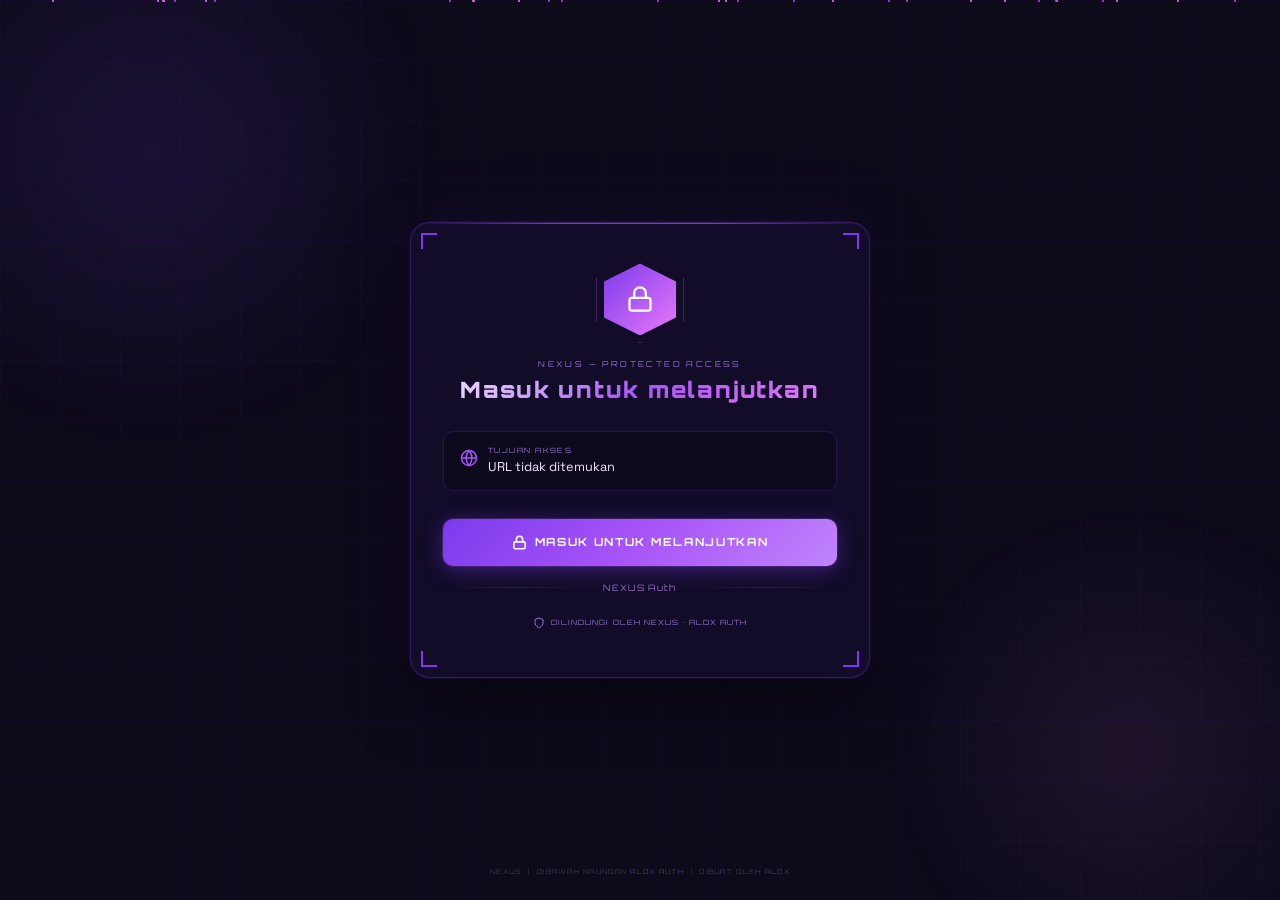
==== index.html @ 86e80138 "Rename gate.html to index.html" ====
<!DOCTYPE html>
<html lang="id">
<head>
    <meta charset="UTF-8">
    <meta name="viewport" content="width=device-width, initial-scale=1.0">
    <title>NEXUS — Akses Terlindungi</title>
    <link href="https://fonts.googleapis.com/css2?family=Orbitron:wght@400;700;900&family=Space+Grotesk:wght@300;400;500;600;700&display=swap" rel="stylesheet">

    <style>
        :root {
            --purple-deep: #0d0a1a;
            --purple-dark: #130d2a;
            --purple-core: #7c3aed;
            --purple-bright: #a855f7;
            --purple-glow: #c084fc;
            --purple-neon: #e879f9;
            --text-primary: #f0e6ff;
            --text-muted: #9575cd;
            --accent-green: #34d399;
        }

        * { box-sizing: border-box; margin: 0; padding: 0; }

        body {
            font-family: 'Space Grotesk', sans-serif;
            background: var(--purple-deep);
            color: var(--text-primary);
            min-height: 100vh;
            display: flex;
            align-items: center;
            justify-content: center;
            overflow: hidden;
            position: relative;
        }

        /* BG */
        .bg-layer { position: fixed; inset: 0; z-index: 0; pointer-events: none; }
        .nebula { position: absolute; border-radius: 50%; }
        .n1 { width: 600px; height: 600px; background: radial-gradient(circle, rgba(124,58,237,0.13) 0%, transparent 70%); top:-150px;left:-150px; animation: nb 20s ease-in-out infinite alternate; }
        .n2 { width: 500px; height: 500px; background: radial-gradient(circle, rgba(232,121,249,0.08) 0%, transparent 70%); bottom:-100px;right:-100px; animation: nb 28s ease-in-out infinite alternate-reverse; }
        .grid-lines {
            position: absolute; inset: 0;
            background-image: linear-gradient(rgba(124,58,237,0.04) 1px, transparent 1px), linear-gradient(90deg, rgba(124,58,237,0.04) 1px, transparent 1px);
            background-size: 60px 60px;
            animation: gd 30s linear infinite;
        }
        @keyframes nb { from{transform:translate(0,0);}to{transform:translate(40px,30px);} }
        @keyframes gd { from{background-position:0 0;}to{background-position:60px 60px;} }

        /* PARTICLES */
        .particles { position: absolute; inset: 0; }
        .p { position: absolute; width: 2px; height: 2px; border-radius: 50%; background: var(--purple-bright); animation: pf linear infinite; }
        @keyframes pf {
            0%{transform:translateY(100vh) translateX(0);opacity:0;}
            10%{opacity:.8;}90%{opacity:.8;}
            100%{transform:translateY(-100px) translateX(var(--drift));opacity:0;}
        }

        /* MAIN CARD */
        .gate-card {
            position: relative; z-index: 10;
            width: 100%; max-width: 460px;
            margin: 1rem;
            background: rgba(19,13,42,0.96);
            border: 1px solid rgba(124,58,237,0.3);
            border-radius: 20px;
            padding: 2.5rem 2rem;
            box-shadow: 0 0 0 1px rgba(168,85,247,0.08), 0 24px 60px rgba(0,0,0,0.6), 0 0 80px rgba(124,58,237,0.1);
            animation: card-in 0.8s cubic-bezier(0.22,1,0.36,1) both;
        }
        @keyframes card-in { from{opacity:0;transform:translateY(36px) scale(0.97);}to{opacity:1;transform:translateY(0) scale(1);} }

        .glare { position:absolute;top:0;left:0;right:0;height:1px; background:linear-gradient(90deg,transparent,rgba(168,85,247,0.7),rgba(232,121,249,0.5),transparent); }
        .corner { position:absolute;width:16px;height:16px;border-color:var(--purple-core);border-style:solid; }
        .corner.tl{top:10px;left:10px;border-width:2px 0 0 2px;}
        .corner.tr{top:10px;right:10px;border-width:2px 2px 0 0;}
        .corner.bl{bottom:10px;left:10px;border-width:0 0 2px 2px;}
        .corner.br{bottom:10px;right:10px;border-width:0 2px 2px 0;}

        /* LOCK ICON */
        .lock-wrap {
            width: 72px; height: 72px; margin: 0 auto 1.5rem;
            position: relative;
        }
        .lock-hex {
            width: 72px; height: 72px;
            background: linear-gradient(135deg, var(--purple-core), var(--purple-neon));
            clip-path: polygon(50% 0%,100% 25%,100% 75%,50% 100%,0% 75%,0% 25%);
            display: flex; align-items: center; justify-content: center;
            box-shadow: 0 0 30px rgba(168,85,247,0.5), 0 0 60px rgba(168,85,247,0.2);
            animation: hx 3s ease-in-out infinite;
        }
        @keyframes hx { 0%,100%{box-shadow:0 0 30px rgba(168,85,247,0.5),0 0 60px rgba(168,85,247,0.2);}50%{box-shadow:0 0 40px rgba(232,121,249,0.6),0 0 80px rgba(232,121,249,0.25);} }
        .lock-ring {
            position: absolute; inset: -8px;
            border: 1.5px solid rgba(168,85,247,0.3);
            clip-path: polygon(50% 0%,100% 25%,100% 75%,50% 100%,0% 75%,0% 25%);
            animation: rp 3s ease-in-out infinite;
        }
        @keyframes rp { 0%,100%{opacity:.3;transform:scale(1);}50%{opacity:.8;transform:scale(1.06);} }

        /* TEXT */
        .gate-brand {
            font-family: 'Orbitron', sans-serif; font-size: 0.5rem;
            letter-spacing: 0.3em; color: var(--text-muted);
            text-transform: uppercase; text-align: center; margin-bottom: 0.4rem;
        }
        .gate-title {
            font-family: 'Orbitron', sans-serif; font-size: 1.4rem;
            font-weight: 900; letter-spacing: 0.08em; text-align: center;
            background: linear-gradient(135deg, #f0e6ff, #a855f7, #e879f9);
            -webkit-background-clip: text; -webkit-text-fill-color: transparent; background-clip: text;
            margin-bottom: 1.75rem;
            line-height: 1.2;
        }

        /* DESTINATION BOX */
        .dest-box {
            background: rgba(13,10,26,0.7);
            border: 1px solid rgba(124,58,237,0.2);
            border-radius: 10px;
            padding: 0.9rem 1rem;
            margin-bottom: 1.75rem;
            display: flex; align-items: center; gap: 10px;
        }
        .dest-icon { flex-shrink: 0; color: var(--purple-bright); }
        .dest-info { flex: 1; overflow: hidden; }
        .dest-label {
            font-family: 'Orbitron', sans-serif; font-size: 0.45rem;
            letter-spacing: 0.2em; color: var(--text-muted); text-transform: uppercase;
            margin-bottom: 3px;
        }
        .dest-url {
            font-size: 0.8rem; color: var(--text-primary);
            overflow: hidden; text-overflow: ellipsis; white-space: nowrap;
        }

        /* BUTTON */
        .btn-continue {
            width: 100%;
            padding: 1rem;
            border: none; border-radius: 10px;
            background: linear-gradient(135deg, #7c3aed, #a855f7, #c084fc);
            color: white;
            font-family: 'Orbitron', sans-serif; font-size: 0.7rem;
            font-weight: 700; letter-spacing: 0.15em; text-transform: uppercase;
            cursor: pointer;
            transition: transform 0.2s, box-shadow 0.2s;
            box-shadow: 0 4px 20px rgba(124,58,237,0.4), 0 0 0 1px rgba(168,85,247,0.2);
            display: flex; align-items: center; justify-content: center; gap: 8px;
            position: relative; overflow: hidden;
            margin-bottom: 0.75rem;
        }
        .btn-continue::before {
            content:''; position:absolute;inset:0;
            background:linear-gradient(135deg,transparent,rgba(255,255,255,0.12),transparent);
            transform:translateX(-100%); transition:transform 0.5s;
        }
        .btn-continue:hover::before { transform:translateX(100%); }
        .btn-continue:hover { transform:translateY(-2px); box-shadow:0 8px 30px rgba(124,58,237,0.55); }
        .btn-continue:active { transform:translateY(0); }

        /* ALREADY LOGGED STATE */
        .state-logged {
            display: none;
        }
        .logged-badge {
            display: flex; align-items: center; gap: 8px; justify-content: center;
            background: rgba(52,211,153,0.08);
            border: 1px solid rgba(52,211,153,0.2);
            border-radius: 8px; padding: 0.6rem 1rem;
            margin-bottom: 1.25rem;
        }
        .green-dot { width: 7px; height: 7px; border-radius: 50%; background: var(--accent-green); box-shadow: 0 0 8px var(--accent-green); animation: blink 2s step-end infinite; }
        @keyframes blink { 0%,100%{opacity:1;}50%{opacity:.2;} }
        .logged-text { font-family: 'Orbitron', sans-serif; font-size: 0.55rem; letter-spacing: 0.1em; color: var(--accent-green); text-transform: uppercase; }

        /* REDIRECT PROGRESS */
        .redirect-bar-wrap {
            display: none;
            background: rgba(13,10,26,0.5);
            border: 1px solid rgba(124,58,237,0.15);
            border-radius: 6px; overflow: hidden;
            margin-bottom: 0.75rem;
        }
        .redirect-bar {
            height: 4px;
            background: linear-gradient(90deg, var(--purple-core), var(--purple-neon));
            width: 0%; transition: width linear;
            box-shadow: 0 0 8px rgba(168,85,247,0.6);
        }
        .redirect-text {
            text-align: center; font-family: 'Orbitron', sans-serif;
            font-size: 0.55rem; letter-spacing: 0.15em; color: var(--text-muted);
            margin-bottom: 0.5rem;
        }

        /* DIVIDER */
        .divider { display:flex;align-items:center;gap:1rem;margin:1rem 0; }
        .divider-line { flex:1;height:1px;background:linear-gradient(90deg,transparent,rgba(124,58,237,0.25),transparent); }
        .divider-text { font-size:0.55rem;font-family:'Orbitron',sans-serif;letter-spacing:0.15em;color:var(--text-muted);white-space:nowrap; }

        /* SECURITY */
        .security-row {
            display: flex; align-items: center; justify-content: center; gap: 6px;
            padding: 0.5rem;
        }
        .security-icon { color: var(--text-muted); }
        .security-text { font-family: 'Orbitron', sans-serif; font-size: 0.45rem; letter-spacing: 0.15em; color: var(--text-muted); text-transform: uppercase; }

        /* FOOTER */
        .gate-footer {
            position: fixed; bottom: 1.5rem; left: 50%; transform: translateX(-50%);
            z-index: 10; text-align: center;
            font-family: 'Orbitron', sans-serif; font-size: 0.4rem;
            letter-spacing: 0.2em; color: rgba(149,117,205,0.4); text-transform: uppercase;
            white-space: nowrap;
        }
        .gate-footer span { color: rgba(168,85,247,0.5); }

        @media (max-width:480px) {
            .gate-card { padding: 2rem 1.5rem; }
            .gate-title { font-size: 1.1rem; }
        }
    </style>
</head>
<body>

<div class="bg-layer">
    <div class="nebula n1"></div>
    <div class="nebula n2"></div>
    <div class="grid-lines"></div>
    <div class="particles" id="particles"></div>
</div>

<div class="gate-card">
    <div class="glare"></div>
    <div class="corner tl"></div><div class="corner tr"></div>
    <div class="corner bl"></div><div class="corner br"></div>

    <!-- Lock icon -->
    <div class="lock-wrap">
        <div class="lock-hex">
            <svg width="28" height="28" viewBox="0 0 24 24" fill="none" stroke="white" stroke-width="2" stroke-linecap="round" stroke-linejoin="round"><rect x="3" y="11" width="18" height="11" rx="2"/><path d="M7 11V7a5 5 0 0 1 10 0v4"/></svg>
        </div>
        <div class="lock-ring"></div>
    </div>

    <div class="gate-brand">NEXUS — Protected Access</div>
    <div class="gate-title" id="gateTitle">Masuk untuk melanjutkan</div>

    <!-- Destination -->
    <div class="dest-box">
        <div class="dest-icon">
            <svg width="18" height="18" viewBox="0 0 24 24" fill="none" stroke="currentColor" stroke-width="2"><circle cx="12" cy="12" r="10"/><path d="M2 12h20M12 2a15.3 15.3 0 0 1 4 10 15.3 15.3 0 0 1-4 10 15.3 15.3 0 0 1-4-10 15.3 15.3 0 0 1 4-10z"/></svg>
        </div>
        <div class="dest-info">
            <div class="dest-label">Tujuan Akses</div>
            <div class="dest-url" id="destDisplay">Memuat...</div>
        </div>
    </div>

    <!-- Already logged in badge (shown when user has session) -->
    <div class="state-logged" id="stateLogged">
        <div class="logged-badge">
            <div class="green-dot"></div>
            <span class="logged-text">Sudah Login · <span id="loggedUsername">—</span></span>
        </div>
    </div>

    <!-- Redirect progress bar (shown when auto-redirecting) -->
    <div class="redirect-bar-wrap" id="redirectBarWrap">
        <div class="redirect-bar" id="redirectBar"></div>
    </div>
    <div class="redirect-text" id="redirectText" style="display:none;">Mengarahkan dalam <span id="countdown">3</span> detik...</div>

    <!-- Continue button (shown when NOT logged in) -->
    <button class="btn-continue" id="btnContinue">
        <svg width="15" height="15" viewBox="0 0 24 24" fill="none" stroke="currentColor" stroke-width="2.5"><rect x="3" y="11" width="18" height="11" rx="2"/><path d="M7 11V7a5 5 0 0 1 10 0v4"/></svg>
        <span id="btnContinueText">Masuk untuk melanjutkan</span>
    </button>

    <div class="divider">
        <div class="divider-line"></div>
        <span class="divider-text">NEXUS Auth</span>
        <div class="divider-line"></div>
    </div>

    <div class="security-row">
        <svg class="security-icon" width="12" height="12" viewBox="0 0 24 24" fill="none" stroke="currentColor" stroke-width="2"><path d="M12 22s8-4 8-10V5l-8-3-8 3v7c0 6 8 10 8 10z"/></svg>
        <span class="security-text">Dilindungi oleh NEXUS · ALDX Auth</span>
    </div>
</div>

<div class="gate-footer">NEXUS &nbsp;|&nbsp; DIBAWAH NAUNGAN <span>ALDX AUTH</span> &nbsp;|&nbsp; DIBUAT OLEH <span>ALDX</span></div>

<script>
    // Particles
    const isMobile = window.innerWidth < 768;
    const pc = isMobile ? 12 : 30;
    const pContainer = document.getElementById('particles');
    const frag = document.createDocumentFragment();
    for (let i = 0; i < pc; i++) {
        const p = document.createElement('div');
        p.className = 'p';
        p.style.cssText = `left:${Math.random()*100}%;--drift:${(Math.random()-.5)*80}px;animation-duration:${12+Math.random()*18}s;animation-delay:${-Math.random()*20}s;background:${Math.random()>.5?'#a855f7':'#e879f9'};`;
        frag.appendChild(p);
    }
    pContainer.appendChild(frag);

    // Parse target URL from query string
    const params = new URLSearchParams(window.location.search);
    const targetUrl = params.get('to') || '';
    let hostname = '';

    if (targetUrl) {
        try {
            hostname = new URL(decodeURIComponent(targetUrl)).hostname;
        } catch {
            hostname = targetUrl;
        }
        document.getElementById('destDisplay').textContent = hostname || targetUrl;
        document.getElementById('gateTitle').textContent = `Masuk untuk melanjutkan ke ${hostname}`;
        document.getElementById('btnContinueText').textContent = `Masuk untuk melanjutkan ke ${hostname}`;
    } else {
        document.getElementById('destDisplay').textContent = 'URL tidak ditemukan';
        document.getElementById('btnContinue').disabled = true;
    }

    // Check if already logged in
    function checkLogin() {
        const isLoggedIn = localStorage.getItem('isLoggedIn');
        const loginTime = localStorage.getItem('loginTime');
        if (isLoggedIn === 'true' && loginTime) {
            const threeDays = 3 * 24 * 60 * 60 * 1000;
            if (Date.now() - parseInt(loginTime) < threeDays) {
                return true;
            }
            // Expired
            localStorage.removeItem('isLoggedIn');
            localStorage.removeItem('username');
            localStorage.removeItem('loginTime');
        }
        return false;
    }

    function startRedirect(delay = 3) {
        // Show logged badge + redirect bar
        document.getElementById('stateLogged').style.display = 'block';
        document.getElementById('loggedUsername').textContent = (localStorage.getItem('username') || 'User').toUpperCase();
        document.getElementById('btnContinue').style.display = 'none';
        document.getElementById('redirectBarWrap').style.display = 'block';
        document.getElementById('redirectText').style.display = 'block';

        const bar = document.getElementById('redirectBar');
        const cdEl = document.getElementById('countdown');

        // Animate bar
        setTimeout(() => {
            bar.style.transition = `width ${delay}s linear`;
            bar.style.width = '100%';
        }, 50);

        // Countdown
        let left = delay;
        cdEl.textContent = left;
        const interval = setInterval(() => {
            left--;
            cdEl.textContent = left;
            if (left <= 0) { clearInterval(interval); }
        }, 1000);

        setTimeout(() => {
            if (targetUrl) window.location.href = decodeURIComponent(targetUrl);
        }, delay * 1000);
    }

    if (checkLogin()) {
        startRedirect(3);
    }

    // Continue button → go to login, save target
    document.getElementById('btnContinue').addEventListener('click', () => {
        if (targetUrl) {
            // Save destination so login page can redirect back
            sessionStorage.setItem('nexus_redirect_to', decodeURIComponent(targetUrl));
        }
        // Redirect to login
        const base = window.location.href.replace(/[^/]*$/, '');
        window.location.href = `${base}index.html`;
    });
</script>
</body>
</html>
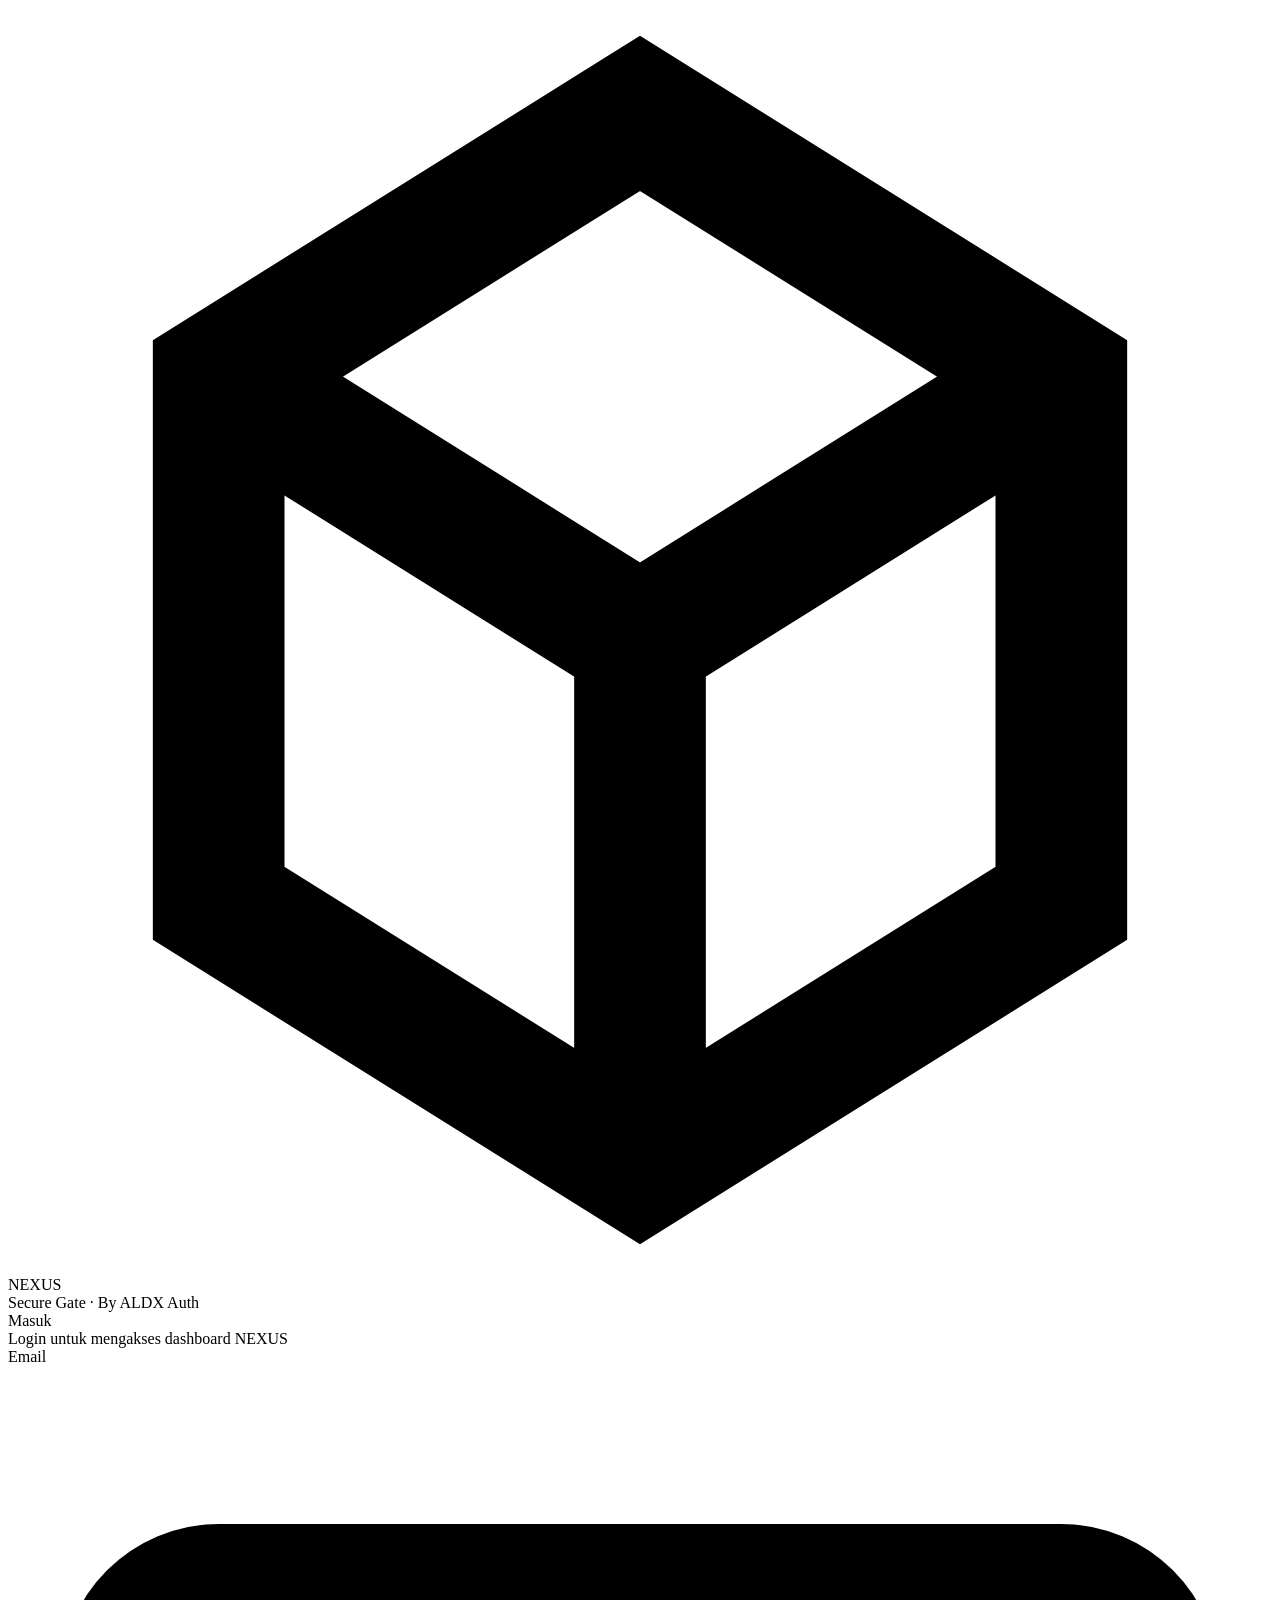
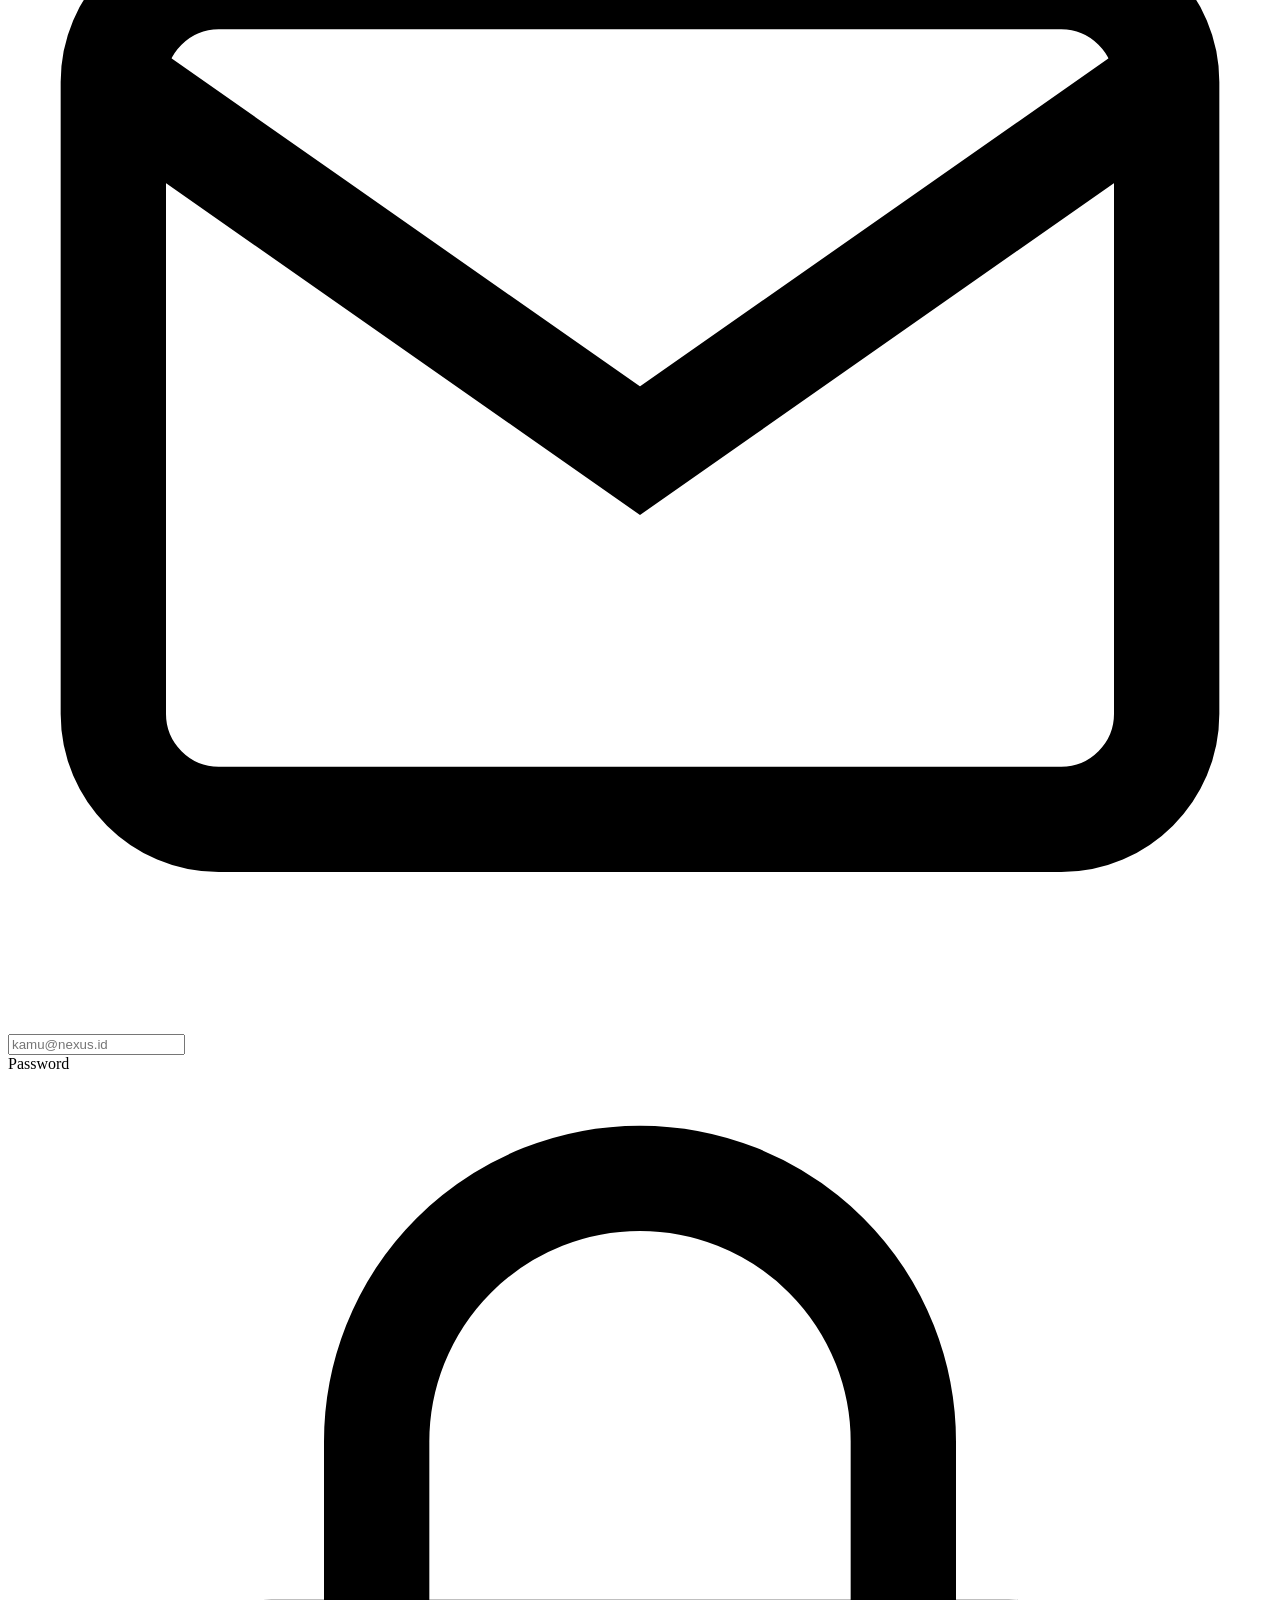
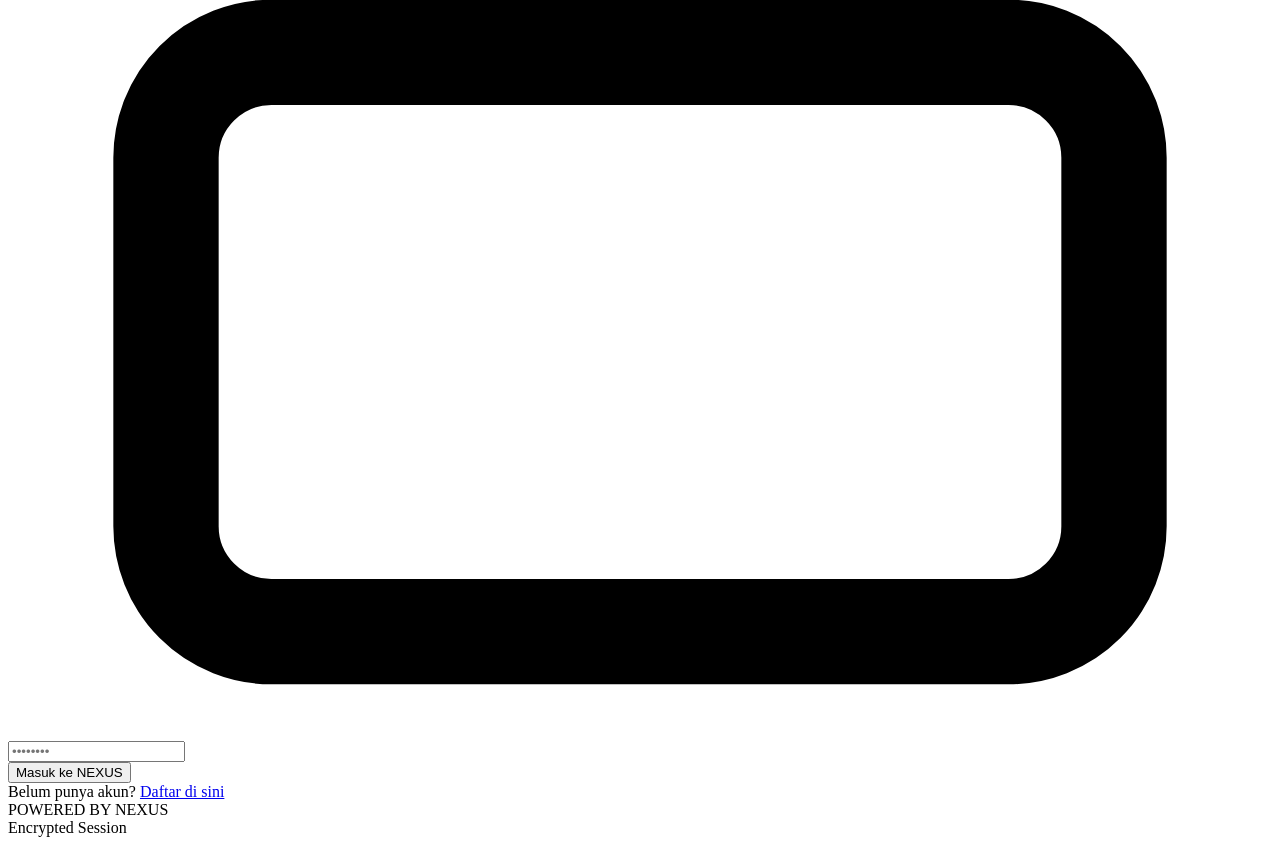
==== commit 4e377b8c: "Add files via upload" ====
--- a/index.html
+++ b/index.html
@@ -1,394 +1,23 @@
 <!DOCTYPE html>
 <html lang="id">
 <head>
-    <meta charset="UTF-8">
-    <meta name="viewport" content="width=device-width, initial-scale=1.0">
-    <title>NEXUS — Akses Terlindungi</title>
-    <link href="https://fonts.googleapis.com/css2?family=Orbitron:wght@400;700;900&family=Space+Grotesk:wght@300;400;500;600;700&display=swap" rel="stylesheet">
-
-    <style>
-        :root {
-            --purple-deep: #0d0a1a;
-            --purple-dark: #130d2a;
-            --purple-core: #7c3aed;
-            --purple-bright: #a855f7;
-            --purple-glow: #c084fc;
-            --purple-neon: #e879f9;
-            --text-primary: #f0e6ff;
-            --text-muted: #9575cd;
-            --accent-green: #34d399;
-        }
-
-        * { box-sizing: border-box; margin: 0; padding: 0; }
-
-        body {
-            font-family: 'Space Grotesk', sans-serif;
-            background: var(--purple-deep);
-            color: var(--text-primary);
-            min-height: 100vh;
-            display: flex;
-            align-items: center;
-            justify-content: center;
-            overflow: hidden;
-            position: relative;
-        }
-
-        /* BG */
-        .bg-layer { position: fixed; inset: 0; z-index: 0; pointer-events: none; }
-        .nebula { position: absolute; border-radius: 50%; }
-        .n1 { width: 600px; height: 600px; background: radial-gradient(circle, rgba(124,58,237,0.13) 0%, transparent 70%); top:-150px;left:-150px; animation: nb 20s ease-in-out infinite alternate; }
-        .n2 { width: 500px; height: 500px; background: radial-gradient(circle, rgba(232,121,249,0.08) 0%, transparent 70%); bottom:-100px;right:-100px; animation: nb 28s ease-in-out infinite alternate-reverse; }
-        .grid-lines {
-            position: absolute; inset: 0;
-            background-image: linear-gradient(rgba(124,58,237,0.04) 1px, transparent 1px), linear-gradient(90deg, rgba(124,58,237,0.04) 1px, transparent 1px);
-            background-size: 60px 60px;
-            animation: gd 30s linear infinite;
-        }
-        @keyframes nb { from{transform:translate(0,0);}to{transform:translate(40px,30px);} }
-        @keyframes gd { from{background-position:0 0;}to{background-position:60px 60px;} }
-
-        /* PARTICLES */
-        .particles { position: absolute; inset: 0; }
-        .p { position: absolute; width: 2px; height: 2px; border-radius: 50%; background: var(--purple-bright); animation: pf linear infinite; }
-        @keyframes pf {
-            0%{transform:translateY(100vh) translateX(0);opacity:0;}
-            10%{opacity:.8;}90%{opacity:.8;}
-            100%{transform:translateY(-100px) translateX(var(--drift));opacity:0;}
-        }
-
-        /* MAIN CARD */
-        .gate-card {
-            position: relative; z-index: 10;
-            width: 100%; max-width: 460px;
-            margin: 1rem;
-            background: rgba(19,13,42,0.96);
-            border: 1px solid rgba(124,58,237,0.3);
-            border-radius: 20px;
-            padding: 2.5rem 2rem;
-            box-shadow: 0 0 0 1px rgba(168,85,247,0.08), 0 24px 60px rgba(0,0,0,0.6), 0 0 80px rgba(124,58,237,0.1);
-            animation: card-in 0.8s cubic-bezier(0.22,1,0.36,1) both;
-        }
-        @keyframes card-in { from{opacity:0;transform:translateY(36px) scale(0.97);}to{opacity:1;transform:translateY(0) scale(1);} }
-
-        .glare { position:absolute;top:0;left:0;right:0;height:1px; background:linear-gradient(90deg,transparent,rgba(168,85,247,0.7),rgba(232,121,249,0.5),transparent); }
-        .corner { position:absolute;width:16px;height:16px;border-color:var(--purple-core);border-style:solid; }
-        .corner.tl{top:10px;left:10px;border-width:2px 0 0 2px;}
-        .corner.tr{top:10px;right:10px;border-width:2px 2px 0 0;}
-        .corner.bl{bottom:10px;left:10px;border-width:0 0 2px 2px;}
-        .corner.br{bottom:10px;right:10px;border-width:0 2px 2px 0;}
-
-        /* LOCK ICON */
-        .lock-wrap {
-            width: 72px; height: 72px; margin: 0 auto 1.5rem;
-            position: relative;
-        }
-        .lock-hex {
-            width: 72px; height: 72px;
-            background: linear-gradient(135deg, var(--purple-core), var(--purple-neon));
-            clip-path: polygon(50% 0%,100% 25%,100% 75%,50% 100%,0% 75%,0% 25%);
-            display: flex; align-items: center; justify-content: center;
-            box-shadow: 0 0 30px rgba(168,85,247,0.5), 0 0 60px rgba(168,85,247,0.2);
-            animation: hx 3s ease-in-out infinite;
-        }
-        @keyframes hx { 0%,100%{box-shadow:0 0 30px rgba(168,85,247,0.5),0 0 60px rgba(168,85,247,0.2);}50%{box-shadow:0 0 40px rgba(232,121,249,0.6),0 0 80px rgba(232,121,249,0.25);} }
-        .lock-ring {
-            position: absolute; inset: -8px;
-            border: 1.5px solid rgba(168,85,247,0.3);
-            clip-path: polygon(50% 0%,100% 25%,100% 75%,50% 100%,0% 75%,0% 25%);
-            animation: rp 3s ease-in-out infinite;
-        }
-        @keyframes rp { 0%,100%{opacity:.3;transform:scale(1);}50%{opacity:.8;transform:scale(1.06);} }
-
-        /* TEXT */
-        .gate-brand {
-            font-family: 'Orbitron', sans-serif; font-size: 0.5rem;
-            letter-spacing: 0.3em; color: var(--text-muted);
-            text-transform: uppercase; text-align: center; margin-bottom: 0.4rem;
-        }
-        .gate-title {
-            font-family: 'Orbitron', sans-serif; font-size: 1.4rem;
-            font-weight: 900; letter-spacing: 0.08em; text-align: center;
-            background: linear-gradient(135deg, #f0e6ff, #a855f7, #e879f9);
-            -webkit-background-clip: text; -webkit-text-fill-color: transparent; background-clip: text;
-            margin-bottom: 1.75rem;
-            line-height: 1.2;
-        }
-
-        /* DESTINATION BOX */
-        .dest-box {
-            background: rgba(13,10,26,0.7);
-            border: 1px solid rgba(124,58,237,0.2);
-            border-radius: 10px;
-            padding: 0.9rem 1rem;
-            margin-bottom: 1.75rem;
-            display: flex; align-items: center; gap: 10px;
-        }
-        .dest-icon { flex-shrink: 0; color: var(--purple-bright); }
-        .dest-info { flex: 1; overflow: hidden; }
-        .dest-label {
-            font-family: 'Orbitron', sans-serif; font-size: 0.45rem;
-            letter-spacing: 0.2em; color: var(--text-muted); text-transform: uppercase;
-            margin-bottom: 3px;
-        }
-        .dest-url {
-            font-size: 0.8rem; color: var(--text-primary);
-            overflow: hidden; text-overflow: ellipsis; white-space: nowrap;
-        }
-
-        /* BUTTON */
-        .btn-continue {
-            width: 100%;
-            padding: 1rem;
-            border: none; border-radius: 10px;
-            background: linear-gradient(135deg, #7c3aed, #a855f7, #c084fc);
-            color: white;
-            font-family: 'Orbitron', sans-serif; font-size: 0.7rem;
-            font-weight: 700; letter-spacing: 0.15em; text-transform: uppercase;
-            cursor: pointer;
-            transition: transform 0.2s, box-shadow 0.2s;
-            box-shadow: 0 4px 20px rgba(124,58,237,0.4), 0 0 0 1px rgba(168,85,247,0.2);
-            display: flex; align-items: center; justify-content: center; gap: 8px;
-            position: relative; overflow: hidden;
-            margin-bottom: 0.75rem;
-        }
-        .btn-continue::before {
-            content:''; position:absolute;inset:0;
-            background:linear-gradient(135deg,transparent,rgba(255,255,255,0.12),transparent);
-            transform:translateX(-100%); transition:transform 0.5s;
-        }
-        .btn-continue:hover::before { transform:translateX(100%); }
-        .btn-continue:hover { transform:translateY(-2px); box-shadow:0 8px 30px rgba(124,58,237,0.55); }
-        .btn-continue:active { transform:translateY(0); }
-
-        /* ALREADY LOGGED STATE */
-        .state-logged {
-            display: none;
-        }
-        .logged-badge {
-            display: flex; align-items: center; gap: 8px; justify-content: center;
-            background: rgba(52,211,153,0.08);
-            border: 1px solid rgba(52,211,153,0.2);
-            border-radius: 8px; padding: 0.6rem 1rem;
-            margin-bottom: 1.25rem;
-        }
-        .green-dot { width: 7px; height: 7px; border-radius: 50%; background: var(--accent-green); box-shadow: 0 0 8px var(--accent-green); animation: blink 2s step-end infinite; }
-        @keyframes blink { 0%,100%{opacity:1;}50%{opacity:.2;} }
-        .logged-text { font-family: 'Orbitron', sans-serif; font-size: 0.55rem; letter-spacing: 0.1em; color: var(--accent-green); text-transform: uppercase; }
-
-        /* REDIRECT PROGRESS */
-        .redirect-bar-wrap {
-            display: none;
-            background: rgba(13,10,26,0.5);
-            border: 1px solid rgba(124,58,237,0.15);
-            border-radius: 6px; overflow: hidden;
-            margin-bottom: 0.75rem;
-        }
-        .redirect-bar {
-            height: 4px;
-            background: linear-gradient(90deg, var(--purple-core), var(--purple-neon));
-            width: 0%; transition: width linear;
-            box-shadow: 0 0 8px rgba(168,85,247,0.6);
-        }
-        .redirect-text {
-            text-align: center; font-family: 'Orbitron', sans-serif;
-            font-size: 0.55rem; letter-spacing: 0.15em; color: var(--text-muted);
-            margin-bottom: 0.5rem;
-        }
-
-        /* DIVIDER */
-        .divider { display:flex;align-items:center;gap:1rem;margin:1rem 0; }
-        .divider-line { flex:1;height:1px;background:linear-gradient(90deg,transparent,rgba(124,58,237,0.25),transparent); }
-        .divider-text { font-size:0.55rem;font-family:'Orbitron',sans-serif;letter-spacing:0.15em;color:var(--text-muted);white-space:nowrap; }
-
-        /* SECURITY */
-        .security-row {
-            display: flex; align-items: center; justify-content: center; gap: 6px;
-            padding: 0.5rem;
-        }
-        .security-icon { color: var(--text-muted); }
-        .security-text { font-family: 'Orbitron', sans-serif; font-size: 0.45rem; letter-spacing: 0.15em; color: var(--text-muted); text-transform: uppercase; }
-
-        /* FOOTER */
-        .gate-footer {
-            position: fixed; bottom: 1.5rem; left: 50%; transform: translateX(-50%);
-            z-index: 10; text-align: center;
-            font-family: 'Orbitron', sans-serif; font-size: 0.4rem;
-            letter-spacing: 0.2em; color: rgba(149,117,205,0.4); text-transform: uppercase;
-            white-space: nowrap;
-        }
-        .gate-footer span { color: rgba(168,85,247,0.5); }
-
-        @media (max-width:480px) {
-            .gate-card { padding: 2rem 1.5rem; }
-            .gate-title { font-size: 1.1rem; }
-        }
-    </style>
+<meta charset="UTF-8"/>
+<meta name="viewport" content="width=device-width, initial-scale=1"/>
+<title>NEXUS — Auth Gate</title>
+<script>
+  // Router landing: kalau ada ?to= → /go, kalau login → /dashboard, else /login
+  (function(){
+    const params = new URL(location.href).searchParams;
+    const to = params.get('to');
+    if(to){ location.replace('/go?to='+encodeURIComponent(to)); return; }
+    try{
+      const s = JSON.parse(localStorage.getItem('nexus_session'));
+      location.replace(s ? '/dashboard.html' : '/login.html');
+    }catch(e){ location.replace('/login.html'); }
+  })();
+</script>
 </head>
-<body>
-
-<div class="bg-layer">
-    <div class="nebula n1"></div>
-    <div class="nebula n2"></div>
-    <div class="grid-lines"></div>
-    <div class="particles" id="particles"></div>
-</div>
-
-<div class="gate-card">
-    <div class="glare"></div>
-    <div class="corner tl"></div><div class="corner tr"></div>
-    <div class="corner bl"></div><div class="corner br"></div>
-
-    <!-- Lock icon -->
-    <div class="lock-wrap">
-        <div class="lock-hex">
-            <svg width="28" height="28" viewBox="0 0 24 24" fill="none" stroke="white" stroke-width="2" stroke-linecap="round" stroke-linejoin="round"><rect x="3" y="11" width="18" height="11" rx="2"/><path d="M7 11V7a5 5 0 0 1 10 0v4"/></svg>
-        </div>
-        <div class="lock-ring"></div>
-    </div>
-
-    <div class="gate-brand">NEXUS — Protected Access</div>
-    <div class="gate-title" id="gateTitle">Masuk untuk melanjutkan</div>
-
-    <!-- Destination -->
-    <div class="dest-box">
-        <div class="dest-icon">
-            <svg width="18" height="18" viewBox="0 0 24 24" fill="none" stroke="currentColor" stroke-width="2"><circle cx="12" cy="12" r="10"/><path d="M2 12h20M12 2a15.3 15.3 0 0 1 4 10 15.3 15.3 0 0 1-4 10 15.3 15.3 0 0 1-4-10 15.3 15.3 0 0 1 4-10z"/></svg>
-        </div>
-        <div class="dest-info">
-            <div class="dest-label">Tujuan Akses</div>
-            <div class="dest-url" id="destDisplay">Memuat...</div>
-        </div>
-    </div>
-
-    <!-- Already logged in badge (shown when user has session) -->
-    <div class="state-logged" id="stateLogged">
-        <div class="logged-badge">
-            <div class="green-dot"></div>
-            <span class="logged-text">Sudah Login · <span id="loggedUsername">—</span></span>
-        </div>
-    </div>
-
-    <!-- Redirect progress bar (shown when auto-redirecting) -->
-    <div class="redirect-bar-wrap" id="redirectBarWrap">
-        <div class="redirect-bar" id="redirectBar"></div>
-    </div>
-    <div class="redirect-text" id="redirectText" style="display:none;">Mengarahkan dalam <span id="countdown">3</span> detik...</div>
-
-    <!-- Continue button (shown when NOT logged in) -->
-    <button class="btn-continue" id="btnContinue">
-        <svg width="15" height="15" viewBox="0 0 24 24" fill="none" stroke="currentColor" stroke-width="2.5"><rect x="3" y="11" width="18" height="11" rx="2"/><path d="M7 11V7a5 5 0 0 1 10 0v4"/></svg>
-        <span id="btnContinueText">Masuk untuk melanjutkan</span>
-    </button>
-
-    <div class="divider">
-        <div class="divider-line"></div>
-        <span class="divider-text">NEXUS Auth</span>
-        <div class="divider-line"></div>
-    </div>
-
-    <div class="security-row">
-        <svg class="security-icon" width="12" height="12" viewBox="0 0 24 24" fill="none" stroke="currentColor" stroke-width="2"><path d="M12 22s8-4 8-10V5l-8-3-8 3v7c0 6 8 10 8 10z"/></svg>
-        <span class="security-text">Dilindungi oleh NEXUS · ALDX Auth</span>
-    </div>
-</div>
-
-<div class="gate-footer">NEXUS &nbsp;|&nbsp; DIBAWAH NAUNGAN <span>ALDX AUTH</span> &nbsp;|&nbsp; DIBUAT OLEH <span>ALDX</span></div>
-
-<script>
-    // Particles
-    const isMobile = window.innerWidth < 768;
-    const pc = isMobile ? 12 : 30;
-    const pContainer = document.getElementById('particles');
-    const frag = document.createDocumentFragment();
-    for (let i = 0; i < pc; i++) {
-        const p = document.createElement('div');
-        p.className = 'p';
-        p.style.cssText = `left:${Math.random()*100}%;--drift:${(Math.random()-.5)*80}px;animation-duration:${12+Math.random()*18}s;animation-delay:${-Math.random()*20}s;background:${Math.random()>.5?'#a855f7':'#e879f9'};`;
-        frag.appendChild(p);
-    }
-    pContainer.appendChild(frag);
-
-    // Parse target URL from query string
-    const params = new URLSearchParams(window.location.search);
-    const targetUrl = params.get('to') || '';
-    let hostname = '';
-
-    if (targetUrl) {
-        try {
-            hostname = new URL(decodeURIComponent(targetUrl)).hostname;
-        } catch {
-            hostname = targetUrl;
-        }
-        document.getElementById('destDisplay').textContent = hostname || targetUrl;
-        document.getElementById('gateTitle').textContent = `Masuk untuk melanjutkan ke ${hostname}`;
-        document.getElementById('btnContinueText').textContent = `Masuk untuk melanjutkan ke ${hostname}`;
-    } else {
-        document.getElementById('destDisplay').textContent = 'URL tidak ditemukan';
-        document.getElementById('btnContinue').disabled = true;
-    }
-
-    // Check if already logged in
-    function checkLogin() {
-        const isLoggedIn = localStorage.getItem('isLoggedIn');
-        const loginTime = localStorage.getItem('loginTime');
-        if (isLoggedIn === 'true' && loginTime) {
-            const threeDays = 3 * 24 * 60 * 60 * 1000;
-            if (Date.now() - parseInt(loginTime) < threeDays) {
-                return true;
-            }
-            // Expired
-            localStorage.removeItem('isLoggedIn');
-            localStorage.removeItem('username');
-            localStorage.removeItem('loginTime');
-        }
-        return false;
-    }
-
-    function startRedirect(delay = 3) {
-        // Show logged badge + redirect bar
-        document.getElementById('stateLogged').style.display = 'block';
-        document.getElementById('loggedUsername').textContent = (localStorage.getItem('username') || 'User').toUpperCase();
-        document.getElementById('btnContinue').style.display = 'none';
-        document.getElementById('redirectBarWrap').style.display = 'block';
-        document.getElementById('redirectText').style.display = 'block';
-
-        const bar = document.getElementById('redirectBar');
-        const cdEl = document.getElementById('countdown');
-
-        // Animate bar
-        setTimeout(() => {
-            bar.style.transition = `width ${delay}s linear`;
-            bar.style.width = '100%';
-        }, 50);
-
-        // Countdown
-        let left = delay;
-        cdEl.textContent = left;
-        const interval = setInterval(() => {
-            left--;
-            cdEl.textContent = left;
-            if (left <= 0) { clearInterval(interval); }
-        }, 1000);
-
-        setTimeout(() => {
-            if (targetUrl) window.location.href = decodeURIComponent(targetUrl);
-        }, delay * 1000);
-    }
-
-    if (checkLogin()) {
-        startRedirect(3);
-    }
-
-    // Continue button → go to login, save target
-    document.getElementById('btnContinue').addEventListener('click', () => {
-        if (targetUrl) {
-            // Save destination so login page can redirect back
-            sessionStorage.setItem('nexus_redirect_to', decodeURIComponent(targetUrl));
-        }
-        // Redirect to login
-        const base = window.location.href.replace(/[^/]*$/, '');
-        window.location.href = `${base}index.html`;
-    });
-</script>
+<body style="background:#0d0a1a;color:#c084fc;font-family:sans-serif;display:flex;align-items:center;justify-content:center;height:100vh;margin:0">
+Loading NEXUS…
 </body>
 </html>
